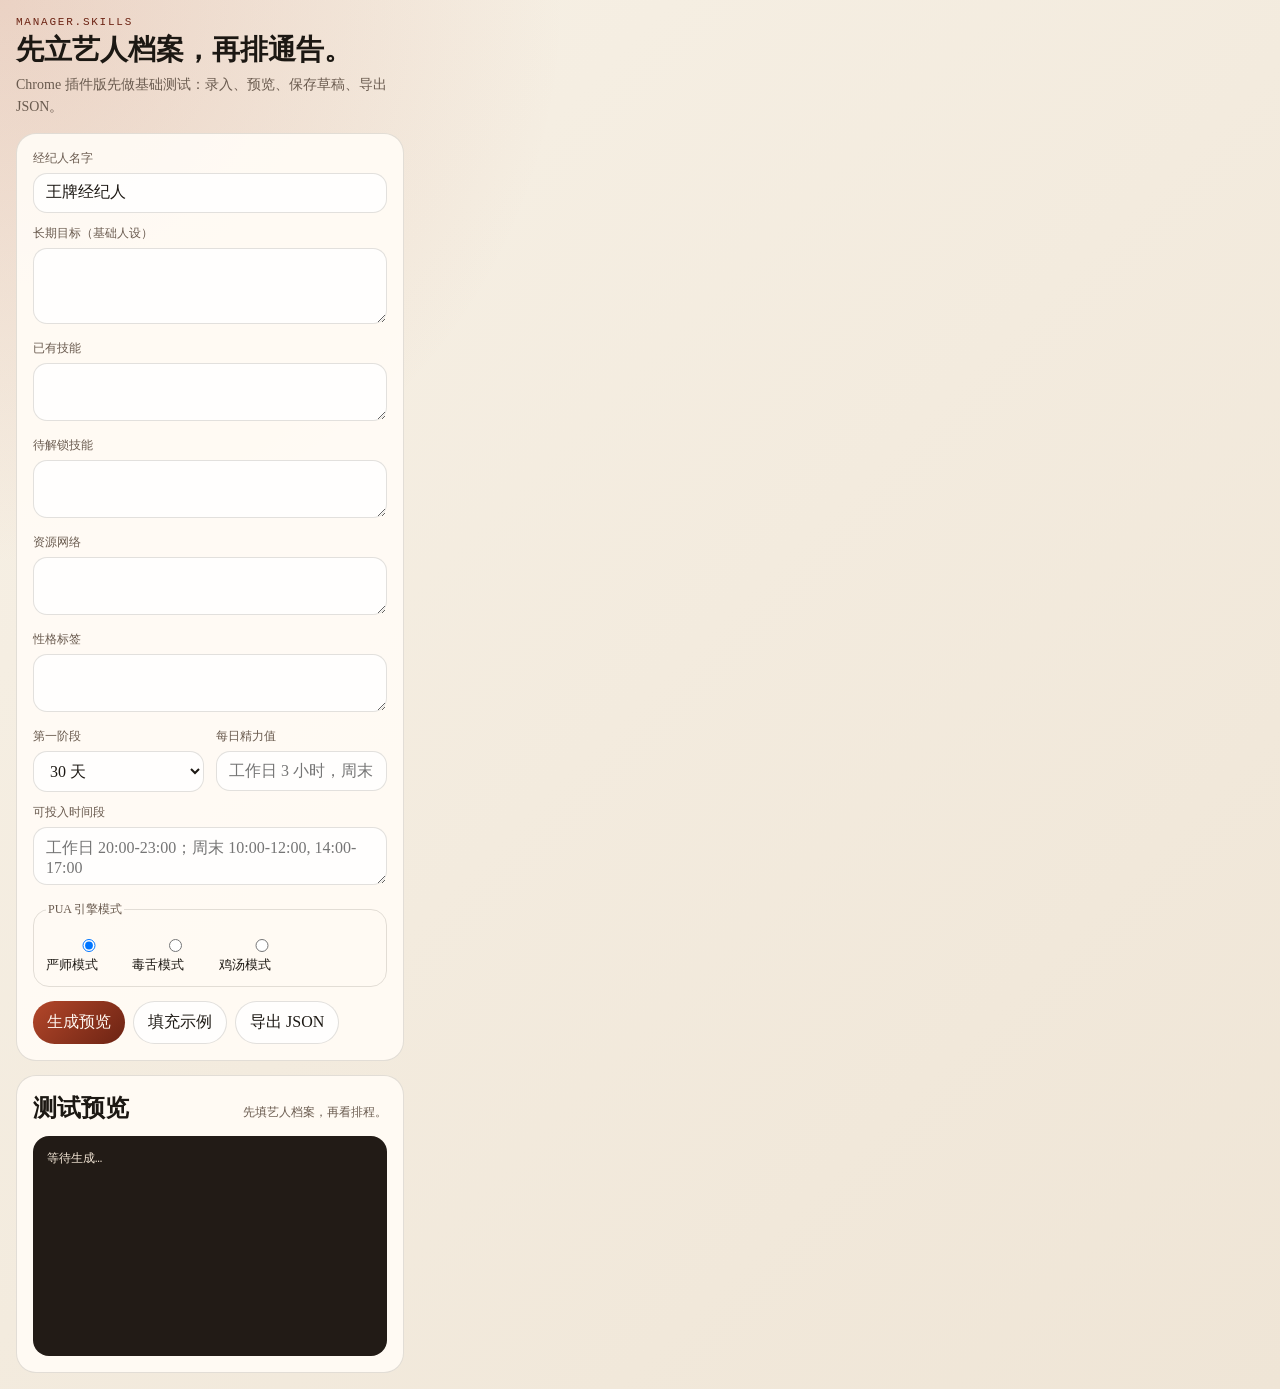
==== chrome_extension/popup.html @ f007f1e7 "Add Chrome extension entry and improve Feishu sync errors" ====
<!doctype html>
<html lang="zh-CN">
  <head>
    <meta charset="utf-8" />
    <meta name="viewport" content="width=device-width, initial-scale=1" />
    <title>manager.skills</title>
    <link rel="stylesheet" href="./popup.css" />
  </head>
  <body>
    <main class="shell">
      <section class="hero">
        <p class="eyebrow">manager.skills</p>
        <h1>先立艺人档案，再排通告。</h1>
        <p class="lede">Chrome 插件版先做基础测试：录入、预览、保存草稿、导出 JSON。</p>
      </section>

      <form id="manager-form" class="panel form-panel">
        <label class="field">
          <span>经纪人名字</span>
          <input name="name" placeholder="王牌经纪人" value="王牌经纪人" />
        </label>

        <label class="field">
          <span>长期目标（基础人设）</span>
          <textarea name="long_term_goal" rows="3" required></textarea>
        </label>

        <label class="field">
          <span>已有技能</span>
          <textarea name="skill_tree_existing" rows="2" required></textarea>
        </label>

        <label class="field">
          <span>待解锁技能</span>
          <textarea name="skill_tree_unlock" rows="2" required></textarea>
        </label>

        <label class="field">
          <span>资源网络</span>
          <textarea name="resource_network" rows="2" required></textarea>
        </label>

        <label class="field">
          <span>性格标签</span>
          <textarea name="personality_tags" rows="2" required></textarea>
        </label>

        <div class="grid">
          <label class="field">
            <span>第一阶段</span>
            <select name="phase_duration">
              <option value="7天">7 天</option>
              <option value="30天" selected>30 天</option>
              <option value="90天">90 天</option>
            </select>
          </label>
          <label class="field">
            <span>每日精力值</span>
            <input name="daily_energy_hours" placeholder="工作日 3 小时，周末 5 小时" required />
          </label>
        </div>

        <label class="field">
          <span>可投入时间段</span>
          <textarea name="time_blocks" rows="2" placeholder="工作日 20:00-23:00；周末 10:00-12:00, 14:00-17:00" required></textarea>
        </label>

        <fieldset class="style-switch">
          <legend>PUA 引擎模式</legend>
          <label><input type="radio" name="style" value="strict" checked /> 严师模式</label>
          <label><input type="radio" name="style" value="sarcastic" /> 毒舌模式</label>
          <label><input type="radio" name="style" value="hype" /> 鸡汤模式</label>
        </fieldset>

        <div class="actions">
          <button type="submit">生成预览</button>
          <button type="button" id="fill-sample" class="ghost">填充示例</button>
          <button type="button" id="export-json" class="ghost">导出 JSON</button>
        </div>
      </form>

      <section class="panel result-panel">
        <div class="result-head">
          <h2>测试预览</h2>
          <p id="status-text">先填艺人档案，再看排程。</p>
        </div>
        <pre id="result-box">等待生成…</pre>
      </section>
    </main>

    <script src="./popup.js"></script>
  </body>
</html>
---- chrome_extension/popup.css ----
:root {
  --bg: #f4efe6;
  --panel: rgba(255, 251, 245, 0.94);
  --line: rgba(53, 42, 31, 0.14);
  --text: #1c1813;
  --muted: #6a5b4f;
  --accent: #b3472a;
  --accent-deep: #6c2313;
}

* {
  box-sizing: border-box;
}

body {
  margin: 0;
  width: 420px;
  min-height: 640px;
  font-family: "Noto Serif SC", "Source Han Serif SC", "Songti SC", serif;
  color: var(--text);
  background:
    radial-gradient(circle at top left, rgba(179, 71, 42, 0.18), transparent 30%),
    linear-gradient(135deg, #f7f1e6 0%, #efe5d6 100%);
}

.shell {
  padding: 16px;
}

.hero {
  margin-bottom: 14px;
}

.eyebrow {
  margin: 0 0 8px;
  font-family: "IBM Plex Mono", monospace;
  font-size: 11px;
  letter-spacing: 0.16em;
  text-transform: uppercase;
  color: var(--accent-deep);
}

.hero h1 {
  margin: 0;
  font-size: 28px;
  line-height: 1;
}

.lede {
  margin: 10px 0 0;
  font-size: 14px;
  line-height: 1.6;
  color: var(--muted);
}

.panel {
  background: var(--panel);
  border: 1px solid var(--line);
  border-radius: 20px;
  padding: 16px;
}

.form-panel {
  margin-bottom: 14px;
}

.grid {
  display: grid;
  grid-template-columns: repeat(2, minmax(0, 1fr));
  gap: 12px;
}

.field {
  display: block;
  margin-bottom: 12px;
}

.field span,
.style-switch legend {
  display: block;
  margin-bottom: 6px;
  font-size: 12px;
  color: var(--muted);
}

input,
textarea,
select {
  width: 100%;
  border: 1px solid var(--line);
  border-radius: 14px;
  padding: 10px 12px;
  font: inherit;
  color: var(--text);
  background: rgba(255, 255, 255, 0.78);
}

textarea {
  resize: vertical;
}

.style-switch {
  margin: 0 0 14px;
  padding: 12px;
  border: 1px solid var(--line);
  border-radius: 16px;
  display: flex;
  gap: 10px;
  flex-wrap: wrap;
}

.style-switch label {
  font-size: 13px;
}

.actions {
  display: flex;
  gap: 8px;
  flex-wrap: wrap;
}

button {
  border: none;
  border-radius: 999px;
  padding: 10px 14px;
  font: inherit;
  cursor: pointer;
}

button[type="submit"] {
  background: linear-gradient(135deg, var(--accent) 0%, var(--accent-deep) 100%);
  color: #fff7f1;
}

.ghost {
  background: rgba(255, 255, 255, 0.78);
  color: var(--text);
  border: 1px solid var(--line);
}

.result-head {
  display: flex;
  justify-content: space-between;
  gap: 12px;
  align-items: baseline;
}

.result-head h2,
#status-text {
  margin: 0;
}

#status-text {
  font-size: 12px;
  color: var(--muted);
}

#result-box {
  margin: 12px 0 0;
  min-height: 220px;
  max-height: 360px;
  overflow: auto;
  border-radius: 16px;
  padding: 14px;
  background: #221b16;
  color: #f5e8d8;
  font-family: "IBM Plex Mono", monospace;
  font-size: 12px;
  line-height: 1.6;
}
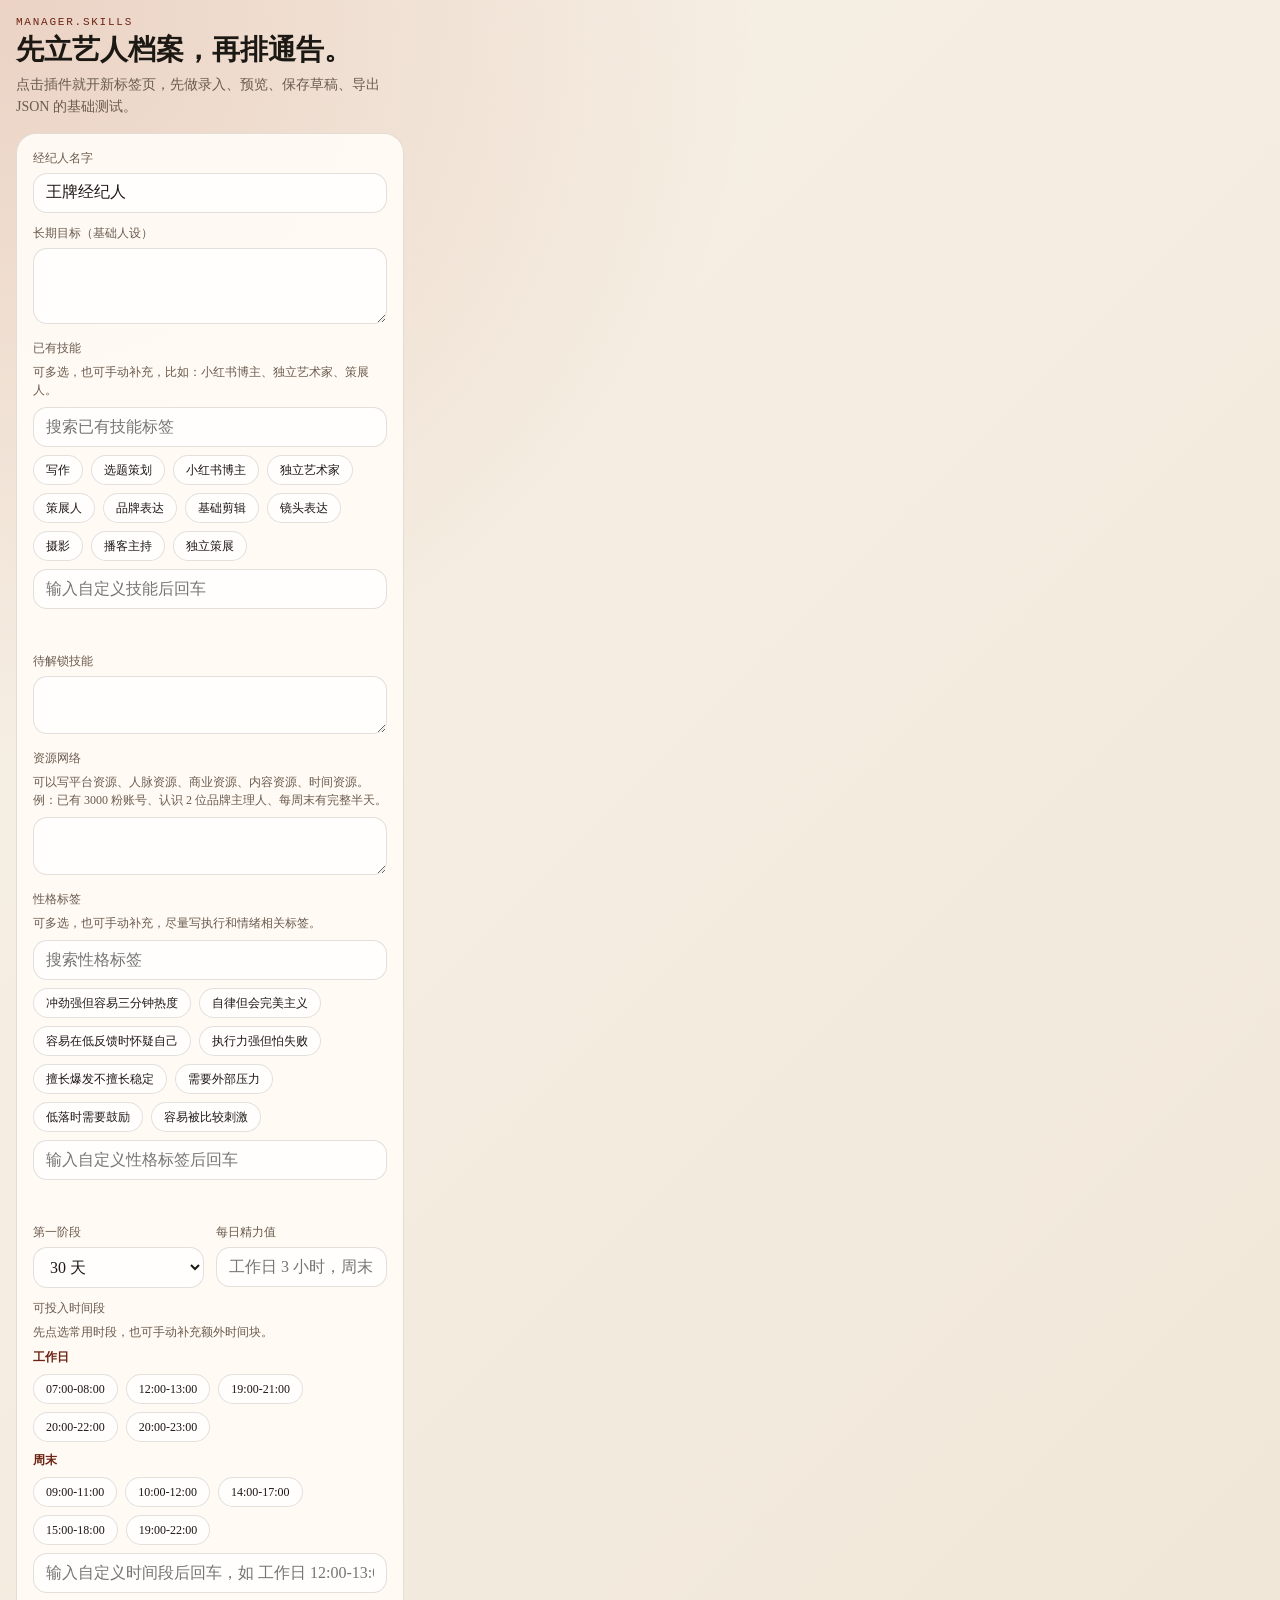
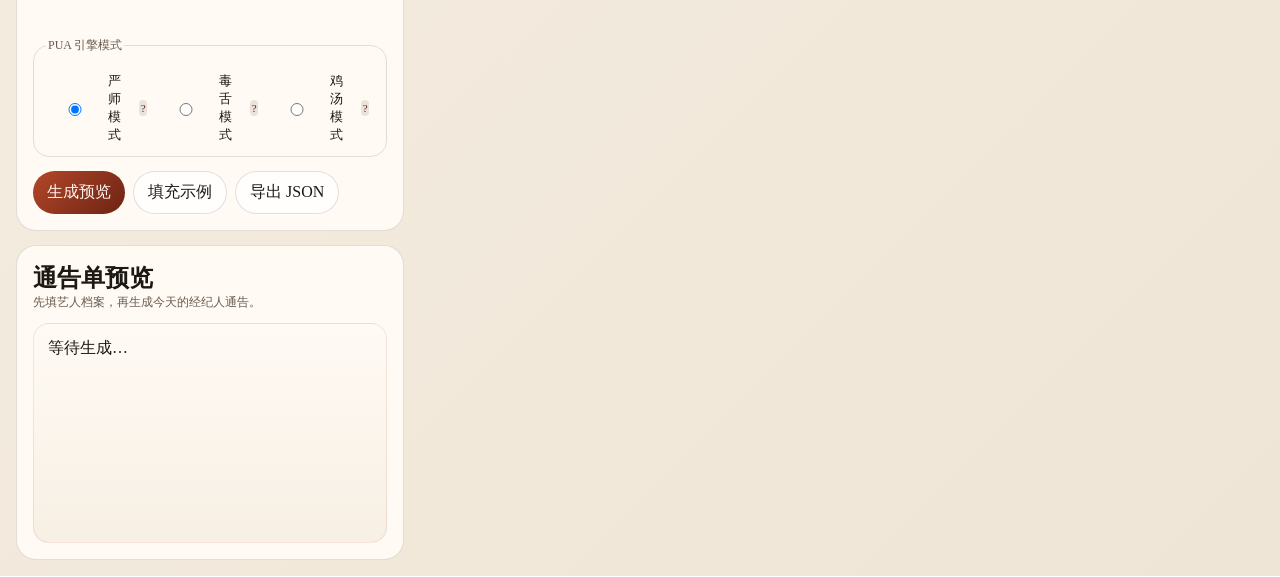
==== commit cd91af86: "Enhance Chrome extension interaction flow" ====
--- a/chrome_extension/popup.html
+++ b/chrome_extension/popup.html
@@ -11,7 +11,7 @@
       <section class="hero">
         <p class="eyebrow">manager.skills</p>
         <h1>先立艺人档案，再排通告。</h1>
-        <p class="lede">Chrome 插件版先做基础测试：录入、预览、保存草稿、导出 JSON。</p>
+        <p class="lede">点击插件就开新标签页，先做录入、预览、保存草稿、导出 JSON 的基础测试。</p>
       </section>
 
       <form id="manager-form" class="panel form-panel">
@@ -25,10 +25,27 @@
           <textarea name="long_term_goal" rows="3" required></textarea>
         </label>
 
-        <label class="field">
+        <section class="field">
           <span>已有技能</span>
-          <textarea name="skill_tree_existing" rows="2" required></textarea>
-        </label>
+          <p class="hint">可多选，也可手动补充，比如：小红书博主、独立艺术家、策展人。</p>
+          <input class="tag-search-input" data-target="skill_tree_existing" placeholder="搜索已有技能标签" />
+          <div class="tag-picker" data-target="skill_tree_existing" data-kind="chips">
+            <button type="button" class="tag-chip" data-value="写作">写作</button>
+            <button type="button" class="tag-chip" data-value="选题策划">选题策划</button>
+            <button type="button" class="tag-chip" data-value="小红书博主">小红书博主</button>
+            <button type="button" class="tag-chip" data-value="独立艺术家">独立艺术家</button>
+            <button type="button" class="tag-chip" data-value="策展人">策展人</button>
+            <button type="button" class="tag-chip" data-value="品牌表达">品牌表达</button>
+            <button type="button" class="tag-chip" data-value="基础剪辑">基础剪辑</button>
+            <button type="button" class="tag-chip" data-value="镜头表达">镜头表达</button>
+            <button type="button" class="tag-chip" data-value="摄影">摄影</button>
+            <button type="button" class="tag-chip" data-value="播客主持">播客主持</button>
+            <button type="button" class="tag-chip" data-value="独立策展">独立策展</button>
+          </div>
+          <input class="custom-tag-input" data-target="skill_tree_existing" placeholder="输入自定义技能后回车" />
+          <div class="selected-tags" data-target="skill_tree_existing"></div>
+          <input type="hidden" name="skill_tree_existing" required />
+        </section>
 
         <label class="field">
           <span>待解锁技能</span>
@@ -37,13 +54,28 @@
 
         <label class="field">
           <span>资源网络</span>
+          <p class="hint">可以写平台资源、人脉资源、商业资源、内容资源、时间资源。例：已有 3000 粉账号、认识 2 位品牌主理人、每周末有完整半天。</p>
           <textarea name="resource_network" rows="2" required></textarea>
         </label>
 
-        <label class="field">
+        <section class="field">
           <span>性格标签</span>
-          <textarea name="personality_tags" rows="2" required></textarea>
-        </label>
+          <p class="hint">可多选，也可手动补充，尽量写执行和情绪相关标签。</p>
+          <input class="tag-search-input" data-target="personality_tags" placeholder="搜索性格标签" />
+          <div class="tag-picker" data-target="personality_tags" data-kind="chips">
+            <button type="button" class="tag-chip" data-value="冲劲强但容易三分钟热度">冲劲强但容易三分钟热度</button>
+            <button type="button" class="tag-chip" data-value="自律但会完美主义">自律但会完美主义</button>
+            <button type="button" class="tag-chip" data-value="容易在低反馈时怀疑自己">容易在低反馈时怀疑自己</button>
+            <button type="button" class="tag-chip" data-value="执行力强但怕失败">执行力强但怕失败</button>
+            <button type="button" class="tag-chip" data-value="擅长爆发不擅长稳定">擅长爆发不擅长稳定</button>
+            <button type="button" class="tag-chip" data-value="需要外部压力">需要外部压力</button>
+            <button type="button" class="tag-chip" data-value="低落时需要鼓励">低落时需要鼓励</button>
+            <button type="button" class="tag-chip" data-value="容易被比较刺激">容易被比较刺激</button>
+          </div>
+          <input class="custom-tag-input" data-target="personality_tags" placeholder="输入自定义性格标签后回车" />
+          <div class="selected-tags" data-target="personality_tags"></div>
+          <input type="hidden" name="personality_tags" required />
+        </section>
 
         <div class="grid">
           <label class="field">
@@ -60,16 +92,39 @@
           </label>
         </div>
 
-        <label class="field">
+        <section class="field">
           <span>可投入时间段</span>
-          <textarea name="time_blocks" rows="2" placeholder="工作日 20:00-23:00；周末 10:00-12:00, 14:00-17:00" required></textarea>
-        </label>
+          <p class="hint">先点选常用时段，也可手动补充额外时间块。</p>
+          <div class="time-block-group">
+            <p class="subhead">工作日</p>
+            <div class="tag-picker" data-target="time_blocks" data-group="workday" data-kind="blocks">
+              <button type="button" class="tag-chip" data-value="工作日 07:00-08:00">07:00-08:00</button>
+              <button type="button" class="tag-chip" data-value="工作日 12:00-13:00">12:00-13:00</button>
+              <button type="button" class="tag-chip" data-value="工作日 19:00-21:00">19:00-21:00</button>
+              <button type="button" class="tag-chip" data-value="工作日 20:00-22:00">20:00-22:00</button>
+              <button type="button" class="tag-chip" data-value="工作日 20:00-23:00">20:00-23:00</button>
+            </div>
+          </div>
+          <div class="time-block-group">
+            <p class="subhead">周末</p>
+            <div class="tag-picker" data-target="time_blocks" data-group="weekend" data-kind="blocks">
+              <button type="button" class="tag-chip" data-value="周末 09:00-11:00">09:00-11:00</button>
+              <button type="button" class="tag-chip" data-value="周末 10:00-12:00">10:00-12:00</button>
+              <button type="button" class="tag-chip" data-value="周末 14:00-17:00">14:00-17:00</button>
+              <button type="button" class="tag-chip" data-value="周末 15:00-18:00">15:00-18:00</button>
+              <button type="button" class="tag-chip" data-value="周末 19:00-22:00">19:00-22:00</button>
+            </div>
+          </div>
+          <input class="custom-tag-input" data-target="time_blocks" placeholder="输入自定义时间段后回车，如 工作日 12:00-13:00" />
+          <div class="selected-tags" data-target="time_blocks"></div>
+          <input type="hidden" name="time_blocks" required />
+        </section>
 
         <fieldset class="style-switch">
           <legend>PUA 引擎模式</legend>
-          <label><input type="radio" name="style" value="strict" checked /> 严师模式</label>
-          <label><input type="radio" name="style" value="sarcastic" /> 毒舌模式</label>
-          <label><input type="radio" name="style" value="hype" /> 鸡汤模式</label>
+          <label class="mode-item"><input type="radio" name="style" value="strict" checked /> 严师模式 <span class="tooltip" data-tip="冷酷、直接、骂醒你。适合拖延、找借口、不打卡时。">?</span></label>
+          <label class="mode-item"><input type="radio" name="style" value="sarcastic" /> 毒舌模式 <span class="tooltip" data-tip="阴阳怪气、sarcastic。适合自满、虚假忙碌、需要清醒时。">?</span></label>
+          <label class="mode-item"><input type="radio" name="style" value="hype" /> 鸡汤模式 <span class="tooltip" data-tip="打鸡血、画大饼。适合低落、想放弃、需要续命时。">?</span></label>
         </fieldset>
 
         <div class="actions">
@@ -81,10 +136,12 @@
 
       <section class="panel result-panel">
         <div class="result-head">
-          <h2>测试预览</h2>
-          <p id="status-text">先填艺人档案，再看排程。</p>
+          <div>
+            <h2>通告单预览</h2>
+            <p id="status-text">先填艺人档案，再生成今天的经纪人通告。</p>
+          </div>
         </div>
-        <pre id="result-box">等待生成…</pre>
+        <div id="result-box" class="call-sheet">等待生成…</div>
       </section>
     </main>
 
--- a/chrome_extension/popup.css
+++ b/chrome_extension/popup.css
@@ -23,8 +23,15 @@
     linear-gradient(135deg, #f7f1e6 0%, #efe5d6 100%);
 }
 
+body[data-mode="tab"] {
+  width: auto;
+  min-width: 960px;
+}
+
 .shell {
   padding: 16px;
+  max-width: 980px;
+  margin: 0 auto;
 }
 
 .hero {
@@ -81,6 +88,20 @@
   margin-bottom: 6px;
   font-size: 12px;
   color: var(--muted);
+}
+
+.hint {
+  margin: 0 0 8px;
+  font-size: 12px;
+  line-height: 1.5;
+  color: var(--muted);
+}
+
+.subhead {
+  margin: 0 0 8px;
+  font-size: 12px;
+  font-weight: 600;
+  color: var(--accent-deep);
 }
 
 input,
@@ -99,6 +120,65 @@
   resize: vertical;
 }
 
+.tag-picker,
+.selected-tags {
+  display: flex;
+  gap: 8px;
+  flex-wrap: wrap;
+}
+
+.tag-search-input {
+  margin-bottom: 8px;
+}
+
+.tag-picker {
+  margin-bottom: 8px;
+}
+
+.tag-chip {
+  border: 1px solid var(--line);
+  border-radius: 999px;
+  background: rgba(255, 255, 255, 0.82);
+  color: var(--text);
+  padding: 8px 12px;
+  font-size: 12px;
+  line-height: 1;
+}
+
+.tag-chip.is-active {
+  background: linear-gradient(135deg, var(--accent) 0%, var(--accent-deep) 100%);
+  color: #fff7f1;
+  border-color: transparent;
+}
+
+.custom-tag-input {
+  margin-bottom: 8px;
+}
+
+.selected-tags {
+  min-height: 24px;
+}
+
+.time-block-group + .time-block-group {
+  margin-top: 10px;
+}
+
+.selected-tag {
+  display: inline-flex;
+  align-items: center;
+  gap: 6px;
+  border-radius: 999px;
+  padding: 6px 10px;
+  background: rgba(179, 71, 42, 0.12);
+  font-size: 12px;
+}
+
+.selected-tag button {
+  padding: 0;
+  background: transparent;
+  color: inherit;
+}
+
 .style-switch {
   margin: 0 0 14px;
   padding: 12px;
@@ -113,6 +193,43 @@
   font-size: 13px;
 }
 
+.mode-item {
+  display: inline-flex;
+  align-items: center;
+  gap: 6px;
+}
+
+.tooltip {
+  display: inline-flex;
+  align-items: center;
+  justify-content: center;
+  width: 16px;
+  height: 16px;
+  border-radius: 999px;
+  background: rgba(106, 91, 79, 0.14);
+  color: var(--accent-deep);
+  font-size: 11px;
+  cursor: help;
+  position: relative;
+}
+
+.tooltip:hover::after {
+  content: attr(data-tip);
+  position: absolute;
+  left: 50%;
+  bottom: calc(100% + 8px);
+  transform: translateX(-50%);
+  width: 220px;
+  padding: 8px 10px;
+  border-radius: 12px;
+  background: #221b16;
+  color: #f5e8d8;
+  font-size: 11px;
+  line-height: 1.5;
+  z-index: 10;
+  white-space: normal;
+}
+
 .actions {
   display: flex;
   gap: 8px;
@@ -155,16 +272,144 @@
   color: var(--muted);
 }
 
-#result-box {
+.call-sheet {
   margin: 12px 0 0;
   min-height: 220px;
-  max-height: 360px;
+  max-height: 520px;
   overflow: auto;
   border-radius: 16px;
   padding: 14px;
-  background: #221b16;
-  color: #f5e8d8;
+  background:
+    linear-gradient(180deg, rgba(255, 250, 244, 0.96) 0%, rgba(247, 239, 227, 0.96) 100%);
+  color: var(--text);
+  border: 1px solid rgba(179, 71, 42, 0.12);
+}
+
+.call-sheet-placeholder {
   font-family: "IBM Plex Mono", monospace;
   font-size: 12px;
+  color: var(--muted);
+}
+
+.call-sheet-header {
+  display: grid;
+  grid-template-columns: repeat(2, minmax(0, 1fr));
+  gap: 10px;
+  padding-bottom: 12px;
+  border-bottom: 1px dashed var(--line);
+  margin-bottom: 14px;
+}
+
+.call-sheet-label {
+  display: block;
+  font-size: 11px;
+  letter-spacing: 0.08em;
+  text-transform: uppercase;
+  color: var(--muted);
+}
+
+.call-sheet-value {
+  display: block;
+  margin-top: 4px;
+  font-size: 14px;
+  line-height: 1.5;
+}
+
+.call-sheet-board {
+  display: grid;
+  grid-template-columns: 1.2fr 1fr;
+  gap: 14px;
+}
+
+.call-sheet-secondary {
+  margin-top: 14px;
+  grid-template-columns: repeat(2, minmax(0, 1fr));
+}
+
+.call-sheet-card {
+  border: 1px solid rgba(53, 42, 31, 0.1);
+  border-radius: 16px;
+  background: rgba(255, 255, 255, 0.62);
+  padding: 12px;
+}
+
+.call-sheet-card h3 {
+  margin: 0 0 8px;
+  font-size: 14px;
+}
+
+.call-sheet-card p,
+.call-sheet-card ul {
+  margin: 0;
+  font-size: 12px;
+  line-height: 1.65;
+}
+
+.call-sheet-card ul {
+  padding-left: 16px;
+}
+
+.call-sheet-schedule {
+  margin-top: 14px;
+}
+
+.call-sheet-schedule h3 {
+  margin: 0 0 10px;
+  font-size: 14px;
+}
+
+.call-sheet-row {
+  display: grid;
+  grid-template-columns: 108px 1fr;
+  gap: 12px;
+  padding: 10px 0;
+  border-top: 1px dashed rgba(53, 42, 31, 0.12);
+}
+
+.call-sheet-row:first-of-type {
+  border-top: none;
+}
+
+.call-sheet-time {
+  font-family: "IBM Plex Mono", monospace;
+  font-size: 12px;
+  color: var(--accent-deep);
+}
+
+.call-sheet-task {
+  font-size: 13px;
   line-height: 1.6;
 }
+
+.call-sheet-task strong {
+  display: block;
+  font-size: 13px;
+}
+
+.call-sheet-footer {
+  margin-top: 14px;
+  padding-top: 12px;
+  border-top: 1px dashed var(--line);
+  font-size: 12px;
+  line-height: 1.7;
+  color: var(--muted);
+}
+
+@media (min-width: 900px) {
+  body[data-mode="tab"] .shell {
+    padding-top: 28px;
+  }
+
+  body[data-mode="tab"] .form-panel,
+  body[data-mode="tab"] .result-panel {
+    padding: 22px;
+  }
+}
+
+@media (max-width: 780px) {
+  .call-sheet-header,
+  .call-sheet-board,
+  .call-sheet-row {
+    grid-template-columns: 1fr;
+  }
+}
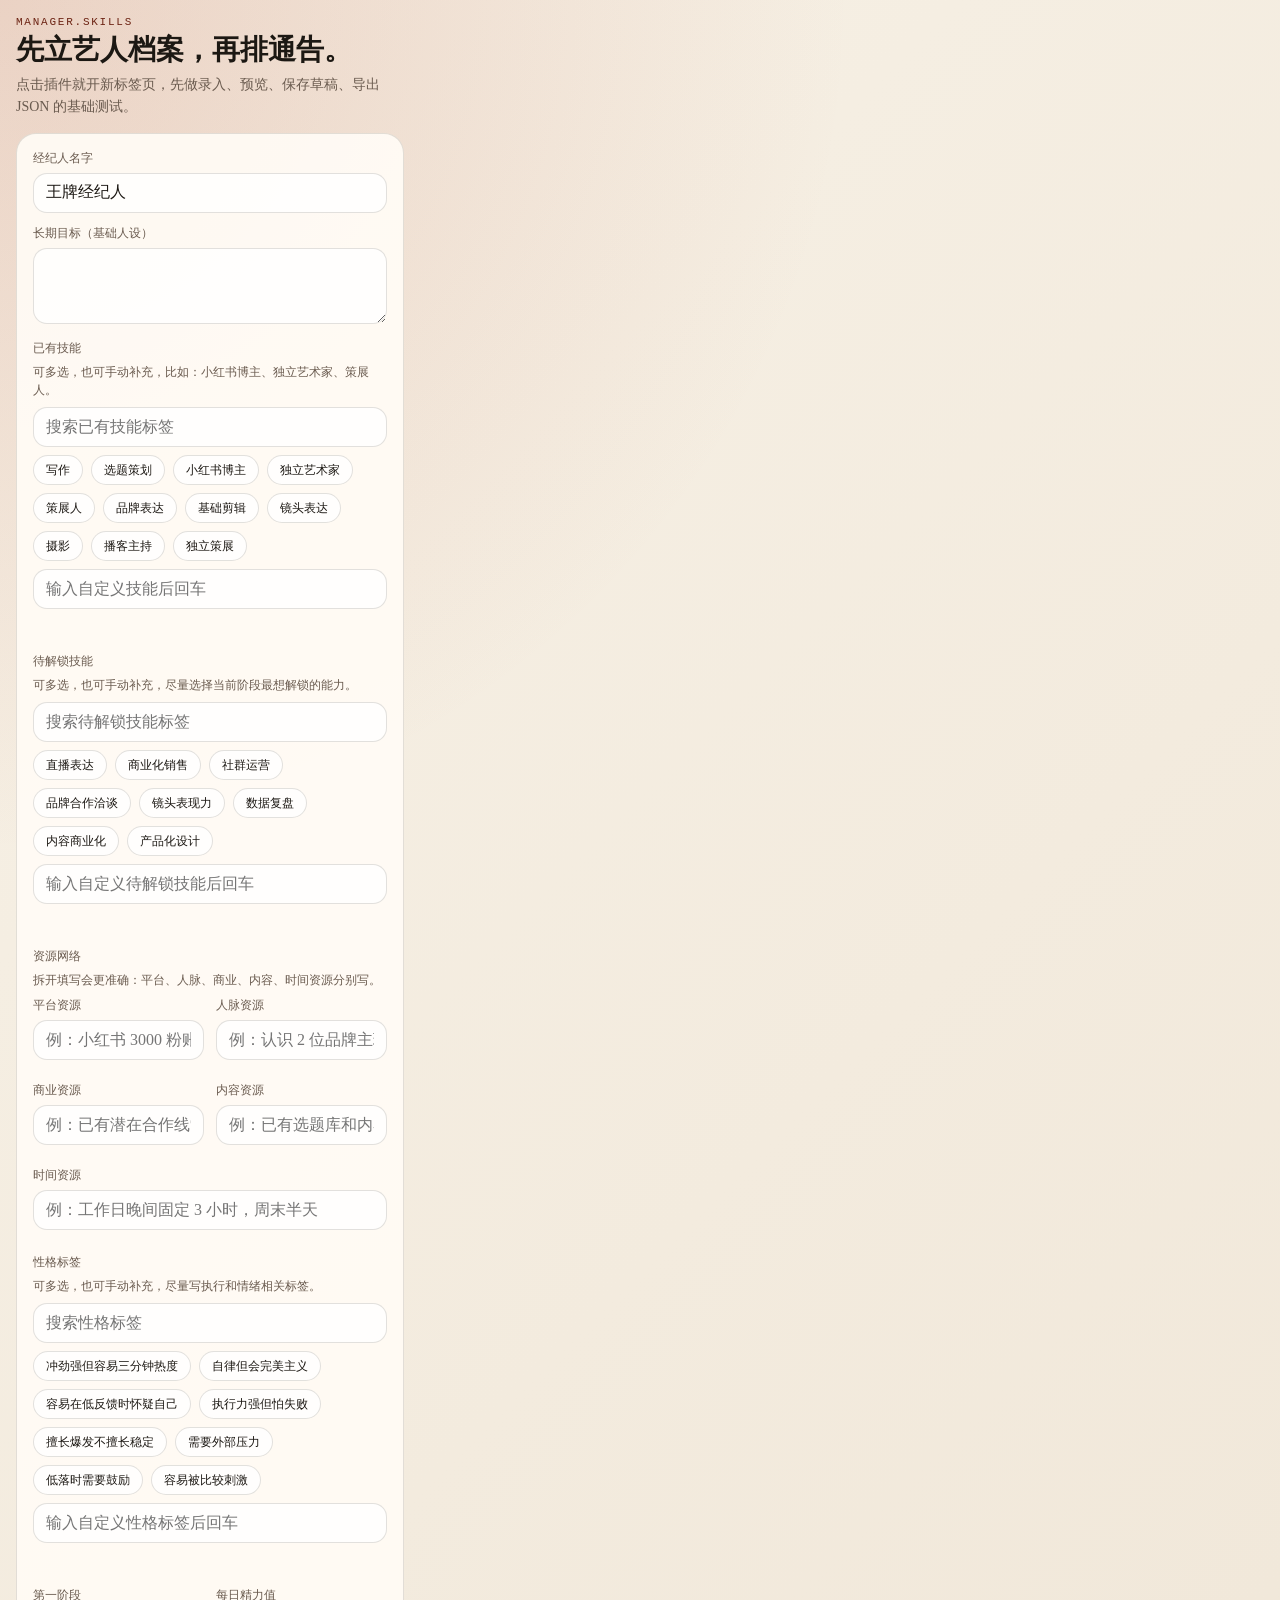
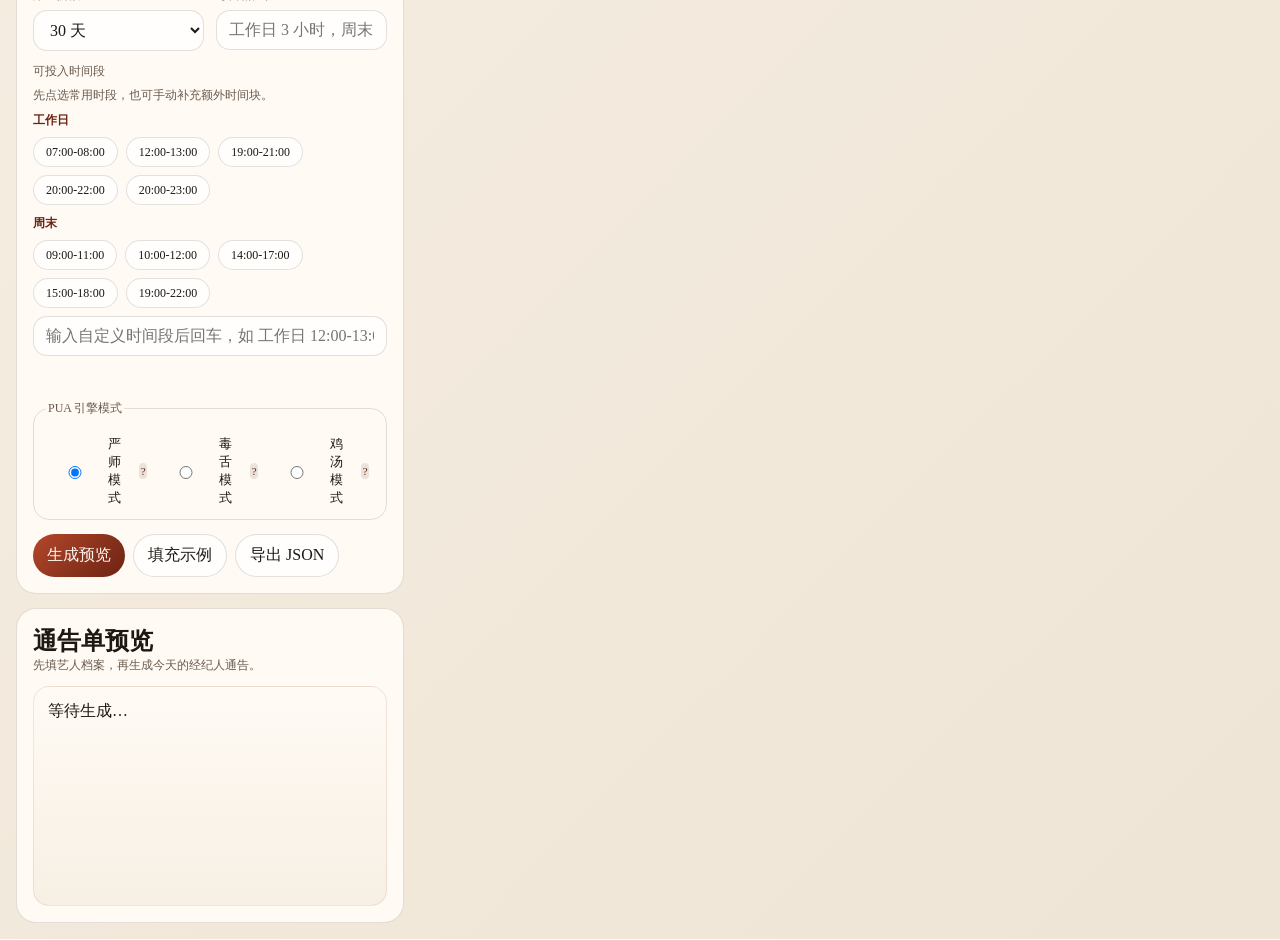
==== commit add8c149: "Update README and refine extension profile inputs" ====
--- a/chrome_extension/popup.html
+++ b/chrome_extension/popup.html
@@ -47,16 +47,52 @@
           <input type="hidden" name="skill_tree_existing" required />
         </section>
 
-        <label class="field">
+        <section class="field">
           <span>待解锁技能</span>
-          <textarea name="skill_tree_unlock" rows="2" required></textarea>
-        </label>
+          <p class="hint">可多选，也可手动补充，尽量选择当前阶段最想解锁的能力。</p>
+          <input class="tag-search-input" data-target="skill_tree_unlock" placeholder="搜索待解锁技能标签" />
+          <div class="tag-picker" data-target="skill_tree_unlock" data-kind="chips">
+            <button type="button" class="tag-chip" data-value="直播表达">直播表达</button>
+            <button type="button" class="tag-chip" data-value="商业化销售">商业化销售</button>
+            <button type="button" class="tag-chip" data-value="社群运营">社群运营</button>
+            <button type="button" class="tag-chip" data-value="品牌合作洽谈">品牌合作洽谈</button>
+            <button type="button" class="tag-chip" data-value="镜头表现力">镜头表现力</button>
+            <button type="button" class="tag-chip" data-value="数据复盘">数据复盘</button>
+            <button type="button" class="tag-chip" data-value="内容商业化">内容商业化</button>
+            <button type="button" class="tag-chip" data-value="产品化设计">产品化设计</button>
+          </div>
+          <input class="custom-tag-input" data-target="skill_tree_unlock" placeholder="输入自定义待解锁技能后回车" />
+          <div class="selected-tags" data-target="skill_tree_unlock"></div>
+          <input type="hidden" name="skill_tree_unlock" required />
+        </section>
 
-        <label class="field">
+        <section class="field">
           <span>资源网络</span>
-          <p class="hint">可以写平台资源、人脉资源、商业资源、内容资源、时间资源。例：已有 3000 粉账号、认识 2 位品牌主理人、每周末有完整半天。</p>
-          <textarea name="resource_network" rows="2" required></textarea>
-        </label>
+          <p class="hint">拆开填写会更准确：平台、人脉、商业、内容、时间资源分别写。</p>
+          <div class="resource-grid">
+            <label class="field resource-field">
+              <span>平台资源</span>
+              <input name="resource_platform" placeholder="例：小红书 3000 粉账号" />
+            </label>
+            <label class="field resource-field">
+              <span>人脉资源</span>
+              <input name="resource_network_people" placeholder="例：认识 2 位品牌主理人" />
+            </label>
+            <label class="field resource-field">
+              <span>商业资源</span>
+              <input name="resource_business" placeholder="例：已有潜在合作线索" />
+            </label>
+            <label class="field resource-field">
+              <span>内容资源</span>
+              <input name="resource_content" placeholder="例：已有选题库和内容素材" />
+            </label>
+            <label class="field resource-field resource-field-wide">
+              <span>时间资源</span>
+              <input name="resource_time" placeholder="例：工作日晚间固定 3 小时，周末半天" />
+            </label>
+          </div>
+          <input type="hidden" name="resource_network" required />
+        </section>
 
         <section class="field">
           <span>性格标签</span>
--- a/chrome_extension/popup.css
+++ b/chrome_extension/popup.css
@@ -75,6 +75,20 @@
   display: grid;
   grid-template-columns: repeat(2, minmax(0, 1fr));
   gap: 12px;
+}
+
+.resource-grid {
+  display: grid;
+  grid-template-columns: repeat(2, minmax(0, 1fr));
+  gap: 10px 12px;
+}
+
+.resource-field {
+  margin-bottom: 0;
+}
+
+.resource-field-wide {
+  grid-column: 1 / -1;
 }
 
 .field {
@@ -407,6 +421,7 @@
 }
 
 @media (max-width: 780px) {
+  .resource-grid,
   .call-sheet-header,
   .call-sheet-board,
   .call-sheet-row {
